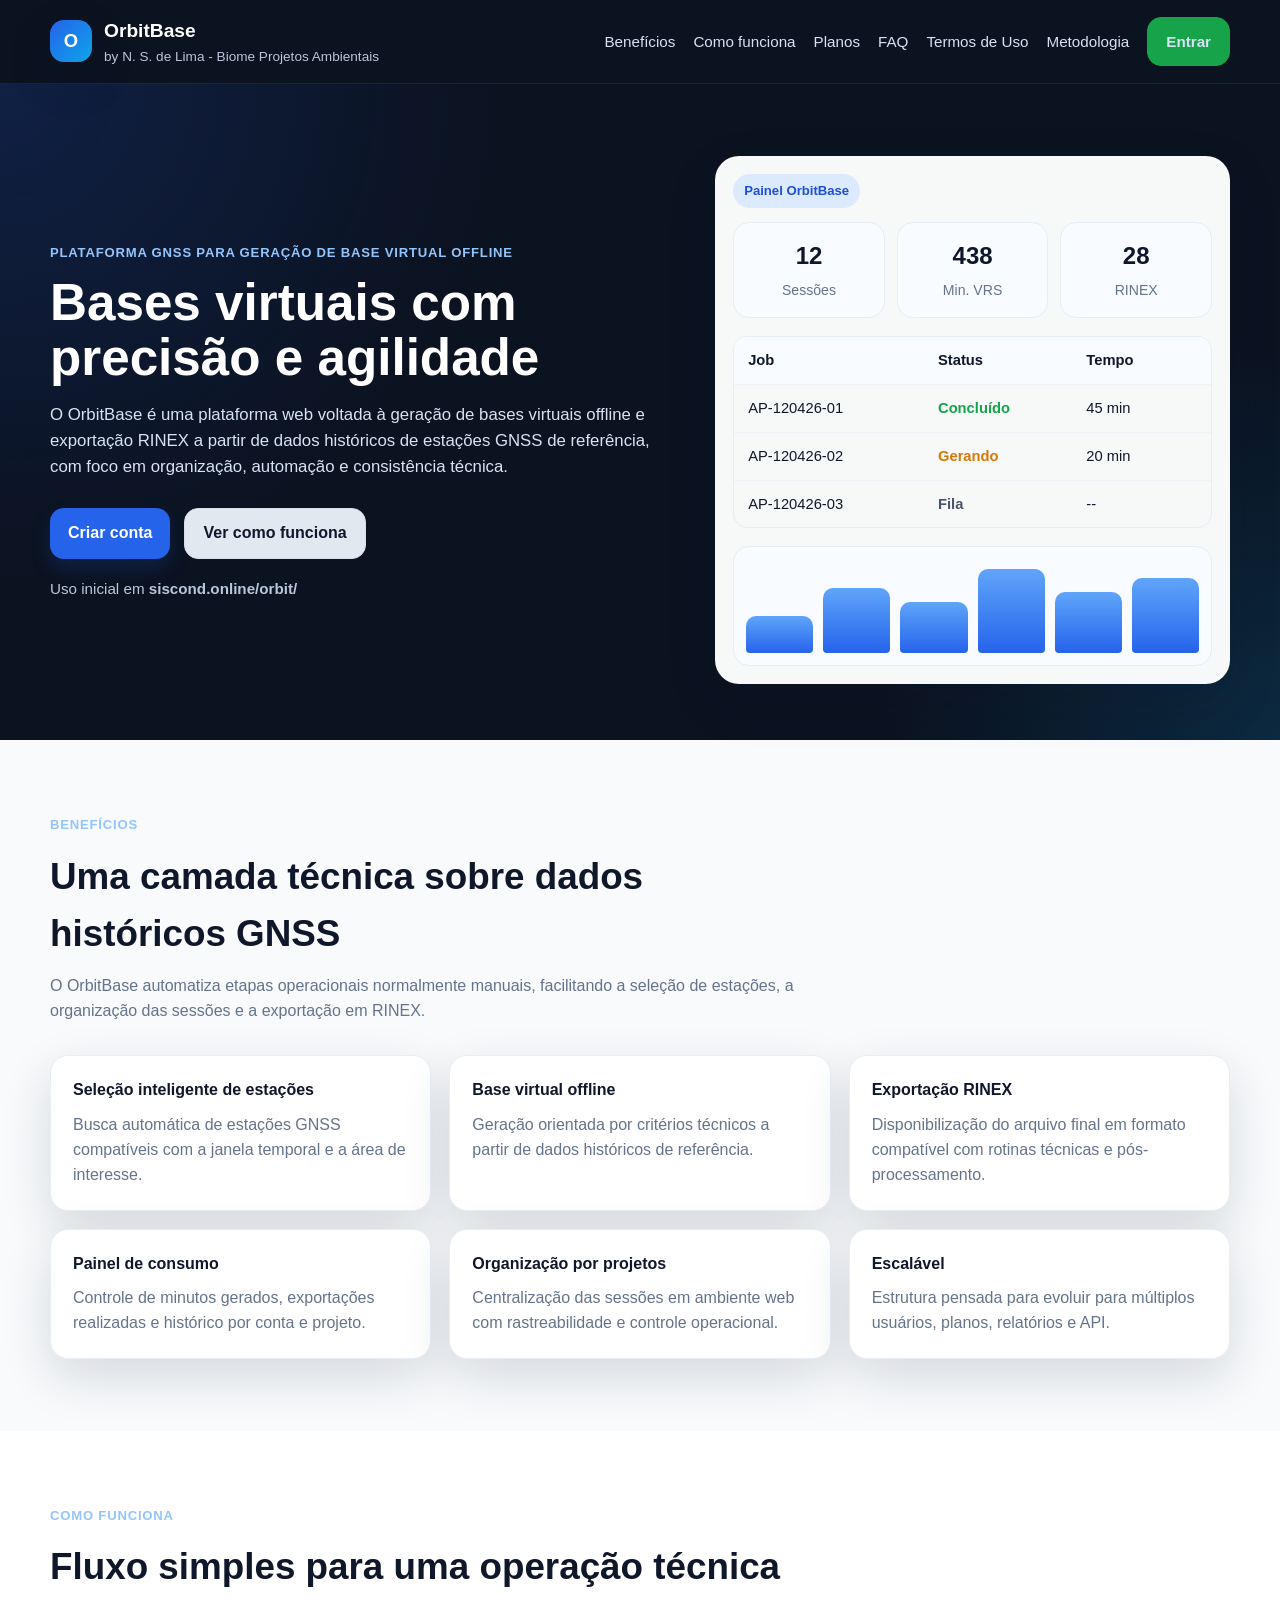
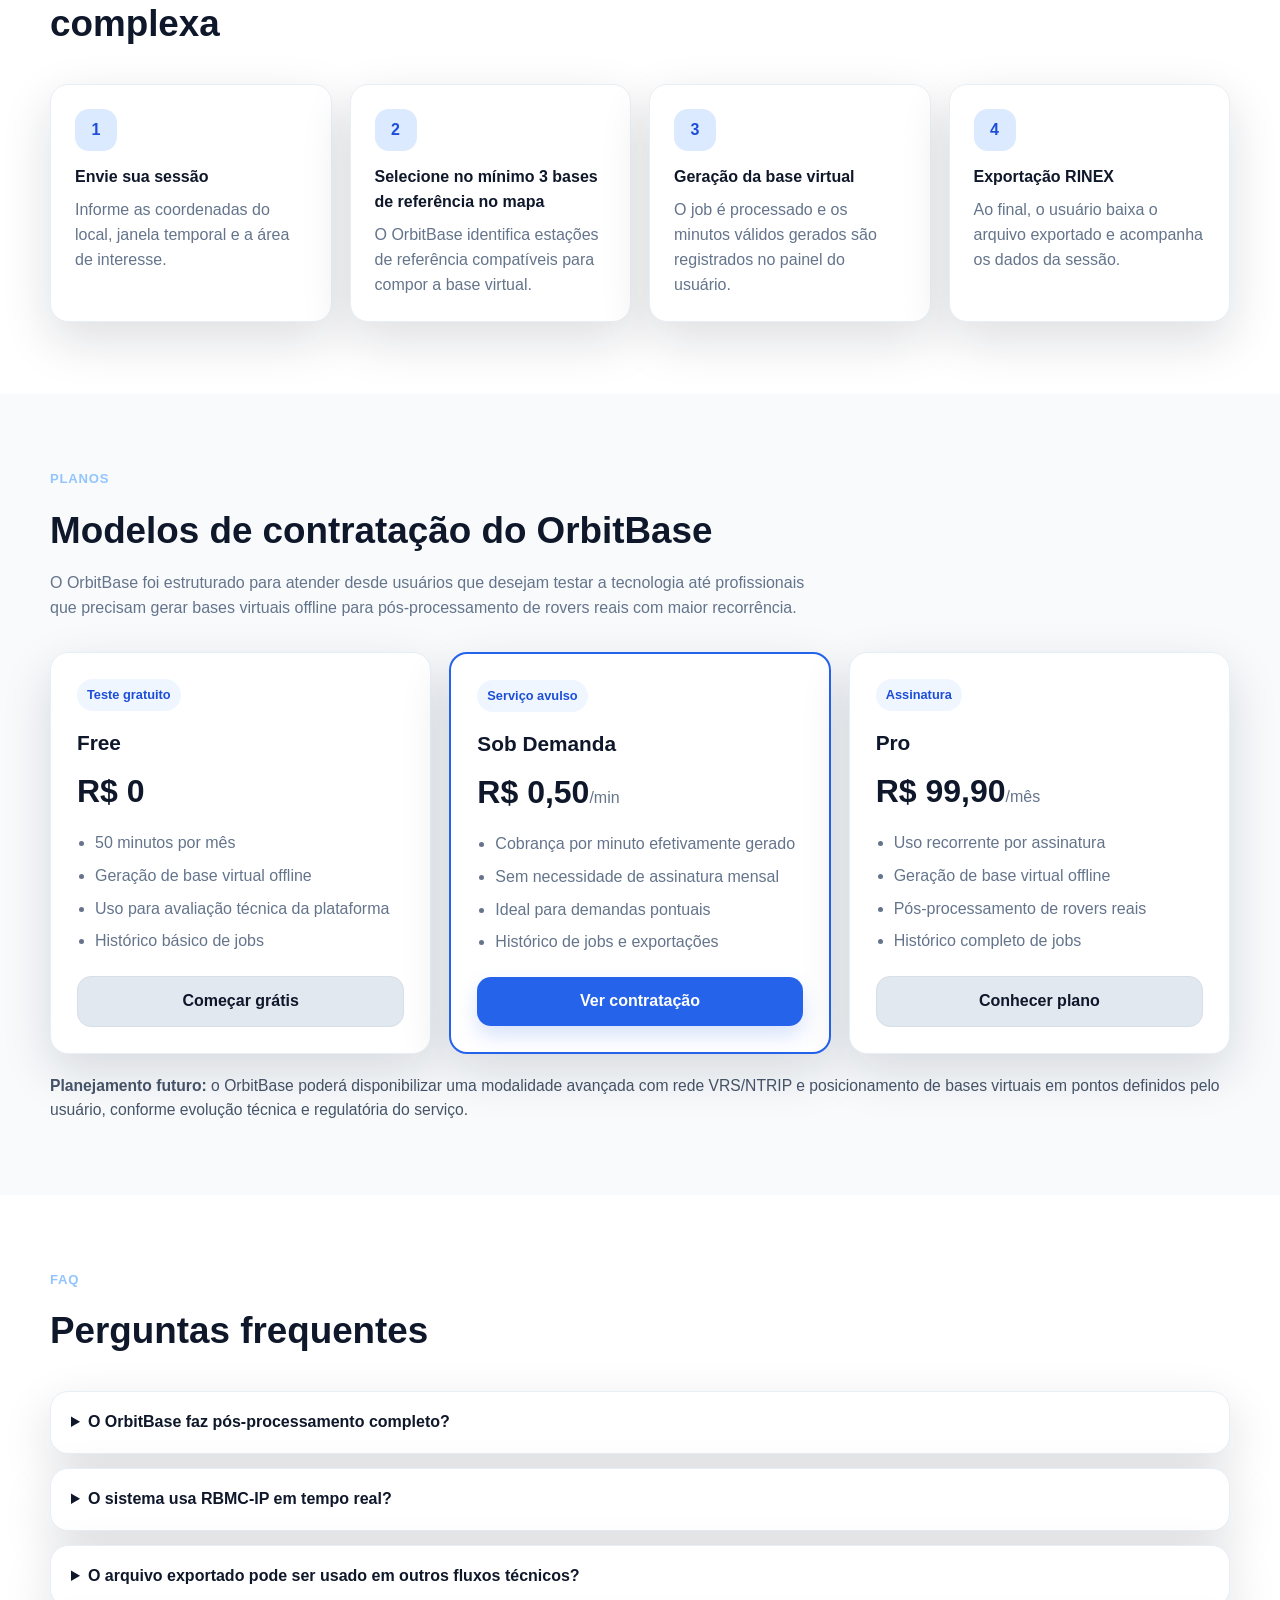
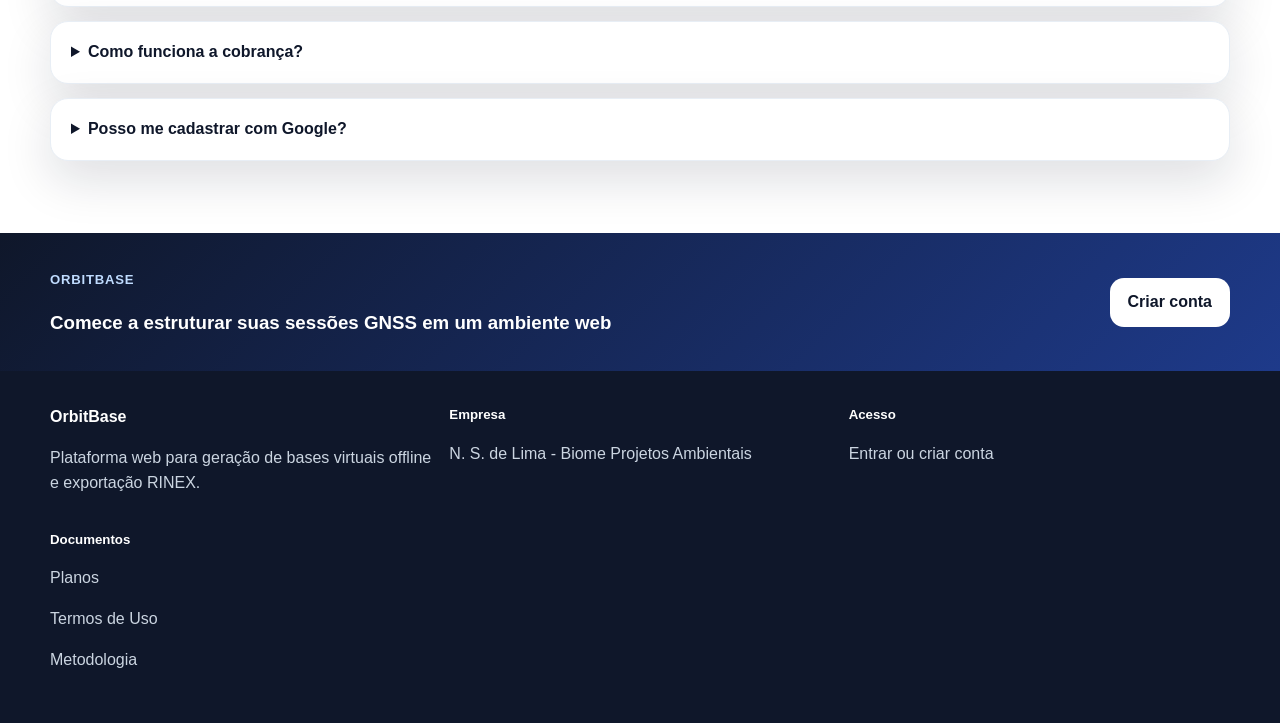
==== frontend/index.html @ 1cba2a3a "Primeiro commit do OrbitBase" ====
<!DOCTYPE html>
<html lang="pt-BR">
<head>
  <meta charset="UTF-8" />
  <meta name="viewport" content="width=device-width, initial-scale=1.0" />
  <title>OrbitBase | Bases virtuais com precisão e agilidade</title>
  <meta name="description" content="OrbitBase é uma plataforma web para geração de bases virtuais offline e exportação RINEX a partir de dados históricos de estações GNSS de referência." />
  <link rel="stylesheet" href="./styles.css" />
</head>
<body>
  <header class="topbar">
    <div class="container topbar-inner">
      <div class="brand">
        <div class="brand-mark">O</div>
        <div>
          <h1>OrbitBase</h1>
          <p>by N. S. de Lima - Biome Projetos Ambientais</p>
        </div>
      </div>

      <nav class="nav">
        <a href="#beneficios">Benefícios</a>
        <a href="#como-funciona">Como funciona</a>
        <a href="./pricing.html">Planos</a>
        <a href="#faq">FAQ</a>
        <a href="./terms.html">Termos de Uso</a>
        <a href="./methodology.html">Metodologia</a>
        <a class="btn btn-outline" href="./auth.html">Entrar</a>
      </nav>
    </div>
  </header>

  <main>
    <section class="hero">
      <div class="container hero-grid">
        <div class="hero-copy">
          <span class="eyebrow">Plataforma GNSS para geração de base virtual offline</span>
          <h2>Bases virtuais com precisão e agilidade</h2>
          <p class="hero-text">
            O OrbitBase é uma plataforma web voltada à geração de bases virtuais offline
            e exportação RINEX a partir de dados históricos de estações GNSS de referência,
            com foco em organização, automação e consistência técnica.
          </p>

          <div class="hero-actions">
            <a class="btn btn-primary" href="./auth.html">Criar conta</a>
            <a class="btn btn-secondary" href="#como-funciona">Ver como funciona</a>
          </div>

          <div class="hero-note">
            Uso inicial em <strong>siscond.online/orbit/</strong>
          </div>
        </div>

        <div class="hero-card">
          <div class="card">
            <div class="card-header">
              <span class="badge">Painel OrbitBase</span>
            </div>
            <div class="card-body">
              <div class="metric-row">
                <div class="metric">
                  <strong>12</strong>
                  <span>Sessões</span>
                </div>
                <div class="metric">
                  <strong>438</strong>
                  <span>Min. VRS</span>
                </div>
                <div class="metric">
                  <strong>28</strong>
                  <span>RINEX</span>
                </div>
              </div>

              <div class="mini-table">
                <div class="mini-row mini-head">
                  <span>Job</span>
                  <span>Status</span>
                  <span>Tempo</span>
                </div>
                <div class="mini-row">
                  <span>AP-120426-01</span>
                  <span class="status done">Concluído</span>
                  <span>45 min</span>
                </div>
                <div class="mini-row">
                  <span>AP-120426-02</span>
                  <span class="status running">Gerando</span>
                  <span>20 min</span>
                </div>
                <div class="mini-row">
                  <span>AP-120426-03</span>
                  <span class="status queued">Fila</span>
                  <span>--</span>
                </div>
              </div>

              <div class="fake-chart">
                <div class="bar h40"></div>
                <div class="bar h70"></div>
                <div class="bar h55"></div>
                <div class="bar h90"></div>
                <div class="bar h65"></div>
                <div class="bar h80"></div>
              </div>
            </div>
          </div>
        </div>
      </div>
    </section>

    <section class="section muted" id="beneficios">
      <div class="container">
        <div class="section-head">
          <span class="eyebrow">Benefícios</span>
          <h3>Uma camada técnica sobre dados históricos GNSS</h3>
          <p>
            O OrbitBase automatiza etapas operacionais normalmente manuais, facilitando
            a seleção de estações, a organização das sessões e a exportação em RINEX.
          </p>
        </div>

        <div class="feature-grid">
          <article class="feature-card">
            <h4>Seleção inteligente de estações</h4>
            <p>Busca automática de estações GNSS compatíveis com a janela temporal e a área de interesse.</p>
          </article>

          <article class="feature-card">
            <h4>Base virtual offline</h4>
            <p>Geração orientada por critérios técnicos a partir de dados históricos de referência.</p>
          </article>

          <article class="feature-card">
            <h4>Exportação RINEX</h4>
            <p>Disponibilização do arquivo final em formato compatível com rotinas técnicas e pós-processamento.</p>
          </article>

          <article class="feature-card">
            <h4>Painel de consumo</h4>
            <p>Controle de minutos gerados, exportações realizadas e histórico por conta e projeto.</p>
          </article>

          <article class="feature-card">
            <h4>Organização por projetos</h4>
            <p>Centralização das sessões em ambiente web com rastreabilidade e controle operacional.</p>
          </article>

          <article class="feature-card">
            <h4>Escalável</h4>
            <p>Estrutura pensada para evoluir para múltiplos usuários, planos, relatórios e API.</p>
          </article>
        </div>
      </div>
    </section>

    <section class="section" id="como-funciona">
      <div class="container">
        <div class="section-head">
          <span class="eyebrow">Como funciona</span>
          <h3>Fluxo simples para uma operação técnica complexa</h3>
        </div>

        <div class="steps">
          <div class="step">
            <div class="step-number">1</div>
            <h4>Envie sua sessão</h4>
            <p>Informe as coordenadas do local, janela temporal e a área de interesse.</p>
          </div>

          <div class="step">
            <div class="step-number">2</div>
            <h4>Selecione no mínimo 3 bases de referência no mapa</h4>
            <p>O OrbitBase identifica estações de referência compatíveis para compor a base virtual.</p>
          </div>

          <div class="step">
            <div class="step-number">3</div>
            <h4>Geração da base virtual</h4>
            <p>O job é processado e os minutos válidos gerados são registrados no painel do usuário.</p>
          </div>

          <div class="step">
            <div class="step-number">4</div>
            <h4>Exportação RINEX</h4>
            <p>Ao final, o usuário baixa o arquivo exportado e acompanha os dados da sessão.</p>
          </div>
        </div>
      </div>
    </section>

    <section class="section muted" id="planos">
      <div class="container">
        <div class="section-head">
          <span class="eyebrow">Planos</span>
          <h3>Modelos de contratação do OrbitBase</h3>
          <p>
            O OrbitBase foi estruturado para atender desde usuários que desejam testar a
            tecnologia até profissionais que precisam gerar bases virtuais offline para
            pós-processamento de rovers reais com maior recorrência.
          </p>
        </div>

        <div class="plans">
          <article class="plan-card">
            <span class="plan-tag">Teste gratuito</span>
            <h4>Free</h4>
            <div class="price">R$ 0</div>
            <ul>
              <li>50 minutos por mês</li>
              <li>Geração de base virtual offline</li>
              <li>Uso para avaliação técnica da plataforma</li>
              <li>Histórico básico de jobs</li>
            </ul>
            <a class="btn btn-secondary full" href="./auth.html">Começar grátis</a>
          </article>

          <article class="plan-card featured">
            <span class="plan-tag">Serviço avulso</span>
            <h4>Sob Demanda</h4>
            <div class="price">R$ 0,50<span>/min</span></div>
            <ul>
              <li>Cobrança por minuto efetivamente gerado</li>
              <li>Sem necessidade de assinatura mensal</li>
              <li>Ideal para demandas pontuais</li>
              <li>Histórico de jobs e exportações</li>
            </ul>
            <a class="btn btn-primary full" href="./pricing.html">Ver contratação</a>
          </article>

          <article class="plan-card">
            <span class="plan-tag">Assinatura</span>
            <h4>Pro</h4>
            <div class="price">R$ 99,90<span>/mês</span></div>
            <ul>
              <li>Uso recorrente por assinatura</li>
              <li>Geração de base virtual offline</li>
              <li>Pós-processamento de rovers reais</li>
              <li>Histórico completo de jobs</li>
            </ul>
            <a class="btn btn-secondary full" href="./pricing.html">Conhecer plano</a>
          </article>
        </div>

        <div style="margin-top: 20px;">
          <p style="margin:0; color:#475569; font-size:0.98rem;">
            <strong>Planejamento futuro:</strong> o OrbitBase poderá disponibilizar uma modalidade
            avançada com rede VRS/NTRIP e posicionamento de bases virtuais em pontos definidos
            pelo usuário, conforme evolução técnica e regulatória do serviço.
          </p>
        </div>
      </div>
    </section>

    <section class="section" id="faq">
      <div class="container">
        <div class="section-head">
          <span class="eyebrow">FAQ</span>
          <h3>Perguntas frequentes</h3>
        </div>

        <div class="faq-list">
          <details class="faq-item">
            <summary>O OrbitBase faz pós-processamento completo?</summary>
            <p>
              O foco principal da plataforma é a geração de base virtual offline em formato compatível
              com fluxos técnicos de pós-processamento. O processamento final pode ser realizado em
              softwares compatíveis adotados pelo usuário.
            </p>
          </details>

          <details class="faq-item">
            <summary>O sistema usa RBMC-IP em tempo real?</summary>
            <p>
              Não. Nesta fase, a plataforma trabalha com dados históricos e não opera com RBMC-IP.
            </p>
          </details>

          <details class="faq-item">
            <summary>O arquivo exportado pode ser usado em outros fluxos técnicos?</summary>
            <p>
              Sim. A proposta do OrbitBase é fornecer arquivos organizados para integração com rotinas
              técnicas de pós-processamento GNSS, especialmente em levantamentos com rovers reais realizados em campo.
            </p>
          </details>

          <details class="faq-item">
            <summary>Como funciona a cobrança?</summary>
            <p>
              O OrbitBase poderá operar com três modalidades: uso gratuito limitado, contratação sob demanda
              por minuto efetivamente gerado e assinatura mensal para uso recorrente da geração de base virtual offline.
            </p>
          </details>

          <details class="faq-item">
            <summary>Posso me cadastrar com Google?</summary>
            <p>
              A interface já está preparada para integração futura com login social Google.
            </p>
          </details>
        </div>
      </div>
    </section>

    <section class="cta-strip">
      <div class="container cta-strip-inner">
        <div>
          <span class="eyebrow light">OrbitBase</span>
          <h3>Comece a estruturar suas sessões GNSS em um ambiente web</h3>
        </div>
        <a class="btn btn-light" href="./auth.html">Criar conta</a>
      </div>
    </section>
  </main>

  <footer class="footer">
    <div class="container footer-grid">
      <div>
        <h4>OrbitBase</h4>
        <p>Plataforma web para geração de bases virtuais offline e exportação RINEX.</p>
      </div>

      <div>
        <h5>Empresa</h5>
        <p>N. S. de Lima - Biome Projetos Ambientais</p>
      </div>

      <div>
        <h5>Acesso</h5>
        <p><a href="./auth.html">Entrar ou criar conta</a></p>
      </div>

      <div>
        <h5>Documentos</h5>
        <p><a href="./pricing.html">Planos</a></p>
        <p><a href="./terms.html">Termos de Uso</a></p>
        <p><a href="./methodology.html">Metodologia</a></p>
      </div>
    </div>
  </footer>

  <script src="./script.js?v=201"></script>
</body>
</html>
---- frontend/styles.css ----
/* =========================================================
   ORBITBASE - STYLES.CSS COMPLETO
   ========================================================= */

:root {
  --bg: #0b1220;
  --bg-soft: #111a2e;
  --panel: #ffffff;
  --panel-soft: #f4f7fb;

  --text: #0f172a;
  --text-light: #dbe4f0;
  --muted: #64748b;

  --primary: #2563eb;
  --primary-dark: #1d4ed8;
  --primary-soft: #dbeafe;

  --secondary: #e2e8f0;
  --secondary-dark: #cfd8e3;

  --border: #d9e2ec;
  --border-soft: #e5e7eb;

  --success: #16a34a;
  --success-bg: #ecfdf3;
  --success-border: #bbf7d0;

  --error: #991b1b;
  --error-bg: #fef2f2;
  --error-border: #fecaca;

  --warning: #d97706;
  --queue: #475569;

  --shadow: 0 18px 50px rgba(15, 23, 42, 0.14);
  --shadow-soft: 0 10px 30px rgba(15, 23, 42, 0.08);

  --radius: 18px;
  --radius-sm: 12px;

  --max: 1180px;
  --transition: 0.2s ease;
}

/* =========================================================
   RESET / BASE
   ========================================================= */

* {
  box-sizing: border-box;
}

html {
  scroll-behavior: smooth;
}

body {
  margin: 0;
  font-family: Arial, Helvetica, sans-serif;
  color: var(--text);
  background: #ffffff;
  line-height: 1.55;
}

a {
  color: inherit;
  text-decoration: none;
}

img {
  max-width: 100%;
  display: block;
}

button,
input,
select,
textarea {
  font: inherit;
}

.hidden {
  display: none !important;
}

.container {
  width: min(100% - 32px, var(--max));
  margin: 0 auto;
}

/* =========================================================
   TOPO / NAV
   ========================================================= */

.topbar {
  background: var(--bg);
  color: var(--text-light);
  position: sticky;
  top: 0;
  z-index: 10;
  border-bottom: 1px solid rgba(255, 255, 255, 0.08);
}

.topbar-inner {
  display: flex;
  align-items: center;
  justify-content: space-between;
  gap: 20px;
  padding: 16px 0;
}

.brand {
  display: flex;
  align-items: center;
  gap: 12px;
}

.brand h1,
.brand p {
  margin: 0;
}

.brand h1 {
  font-size: 1.2rem;
  color: #fff;
}

.brand p {
  font-size: 0.85rem;
  color: #b9c6d8;
}

.brand-mark {
  width: 42px;
  height: 42px;
  display: grid;
  place-items: center;
  border-radius: 14px;
  background: linear-gradient(135deg, #2563eb, #0ea5e9);
  color: #fff;
  font-weight: bold;
  font-size: 1.15rem;
  box-shadow: var(--shadow);
}

.nav {
  display: flex;
  align-items: center;
  gap: 18px;
  flex-wrap: wrap;
}

.nav a {
  color: #d7e3f3;
  font-size: 0.95rem;
}

.nav a:hover {
  color: #fff;
}

.user-pill {
  display: inline-flex;
  align-items: center;
  padding: 10px 14px;
  border-radius: 999px;
  background: rgba(255, 255, 255, 0.08);
  color: #fff;
  font-size: 0.94rem;
}

/* =========================================================
   HERO / LANDING
   ========================================================= */

.hero {
  background:
    radial-gradient(circle at top left, rgba(37, 99, 235, 0.18), transparent 35%),
    radial-gradient(circle at bottom right, rgba(14, 165, 233, 0.16), transparent 28%),
    var(--bg);
  color: #fff;
  padding: 72px 0 56px;
}

.hero-grid {
  display: grid;
  grid-template-columns: 1.1fr 0.9fr;
  gap: 36px;
  align-items: center;
}

.eyebrow {
  display: inline-block;
  font-size: 0.82rem;
  letter-spacing: 0.06em;
  text-transform: uppercase;
  color: #93c5fd;
  margin-bottom: 12px;
  font-weight: bold;
}

.eyebrow.light {
  color: #bfdbfe;
}

.hero h2 {
  margin: 0 0 14px;
  font-size: clamp(2rem, 4vw, 3.4rem);
  line-height: 1.08;
}

.hero-text {
  font-size: 1.05rem;
  color: #d7e3f3;
  max-width: 680px;
}

.hero-actions {
  display: flex;
  gap: 14px;
  flex-wrap: wrap;
  margin-top: 28px;
}

.hero-note {
  margin-top: 18px;
  color: #b8c7da;
  font-size: 0.95rem;
}

/* =========================================================
   CARDS / LANDING
   ========================================================= */

.card {
  background: rgba(255, 255, 255, 0.97);
  color: var(--text);
  border-radius: 24px;
  padding: 18px;
  box-shadow: var(--shadow);
}

.card-header {
  margin-bottom: 14px;
}

.badge {
  display: inline-block;
  padding: 7px 11px;
  border-radius: 999px;
  background: #dbeafe;
  color: #1d4ed8;
  font-size: 0.82rem;
  font-weight: bold;
}

.metric-row {
  display: grid;
  grid-template-columns: repeat(3, 1fr);
  gap: 12px;
  margin-bottom: 18px;
}

.metric {
  background: #f8fbff;
  border: 1px solid #e5edf6;
  border-radius: 16px;
  padding: 14px;
  text-align: center;
}

.metric strong {
  display: block;
  font-size: 1.5rem;
  margin-bottom: 4px;
}

.metric span {
  color: var(--muted);
  font-size: 0.88rem;
}

.mini-table {
  border: 1px solid #e5edf6;
  border-radius: 14px;
  overflow: hidden;
  margin-bottom: 18px;
}

.mini-row {
  display: grid;
  grid-template-columns: 1.3fr 1fr 0.8fr;
  gap: 10px;
  padding: 12px 14px;
  border-bottom: 1px solid #eef3f8;
  font-size: 0.92rem;
}

.mini-row:last-child {
  border-bottom: none;
}

.mini-head {
  background: #f8fbff;
  font-weight: bold;
}

.status {
  font-weight: bold;
}

.status.done {
  color: var(--success);
}

.status.running {
  color: var(--warning);
}

.status.queued {
  color: var(--queue);
}

.fake-chart {
  height: 120px;
  display: flex;
  align-items: flex-end;
  gap: 10px;
  padding: 12px;
  background: #f8fbff;
  border-radius: 16px;
  border: 1px solid #e5edf6;
}

.bar {
  flex: 1;
  background: linear-gradient(180deg, #60a5fa, #2563eb);
  border-radius: 10px 10px 4px 4px;
}

.h40 { height: 40%; }
.h55 { height: 55%; }
.h65 { height: 65%; }
.h70 { height: 70%; }
.h80 { height: 80%; }
.h90 { height: 90%; }

/* =========================================================
   SECTIONS
   ========================================================= */

.section {
  padding: 72px 0;
}

.section.muted {
  background: #f8fafc;
}

.section-head {
  max-width: 760px;
  margin-bottom: 32px;
}

.section-head h3 {
  margin: 0 0 12px;
  font-size: clamp(1.6rem, 3vw, 2.3rem);
}

.section-head p {
  margin: 0;
  color: var(--muted);
}

.section-subtitle {
  margin: 4px 0 0;
  color: var(--muted);
  font-size: 0.95rem;
  line-height: 1.45;
}

.feature-grid {
  display: grid;
  grid-template-columns: repeat(3, 1fr);
  gap: 18px;
}

.feature-card,
.plan-card,
.step,
.faq-item,
.auth-panel {
  border-radius: var(--radius);
  box-shadow: var(--shadow);
}

.feature-card {
  background: #fff;
  padding: 22px;
  border: 1px solid #e8eef5;
}

.feature-card h4 {
  margin-top: 0;
  margin-bottom: 10px;
}

.feature-card p {
  margin: 0;
  color: var(--muted);
}

.steps {
  display: grid;
  grid-template-columns: repeat(4, 1fr);
  gap: 18px;
}

.step {
  background: #fff;
  border: 1px solid #e8eef5;
  padding: 24px;
}

.step-number {
  width: 42px;
  height: 42px;
  display: grid;
  place-items: center;
  border-radius: 14px;
  background: #dbeafe;
  color: #1d4ed8;
  font-weight: bold;
  margin-bottom: 14px;
}

.step h4 {
  margin: 0 0 8px;
}

.step p {
  margin: 0;
  color: var(--muted);
}

.plans {
  display: grid;
  grid-template-columns: repeat(3, 1fr);
  gap: 18px;
}

.plan-card {
  background: #fff;
  padding: 26px;
  border: 1px solid #e8eef5;
  position: relative;
}

.plan-card.featured {
  border: 2px solid #2563eb;
}

.plan-tag {
  display: inline-block;
  background: #eff6ff;
  color: #1d4ed8;
  padding: 6px 10px;
  border-radius: 999px;
  font-size: 0.8rem;
  font-weight: bold;
}

.plan-card h4 {
  margin: 16px 0 8px;
  font-size: 1.3rem;
}

.price {
  font-size: 2rem;
  font-weight: bold;
  margin-bottom: 14px;
}

.price span {
  font-size: 1rem;
  color: var(--muted);
  font-weight: normal;
}

.plan-card ul {
  margin: 0 0 22px;
  padding-left: 18px;
  color: var(--muted);
}

.plan-card li + li {
  margin-top: 8px;
}

.faq-list {
  display: grid;
  gap: 14px;
}

.faq-item {
  background: #fff;
  border: 1px solid #e8eef5;
  padding: 18px 20px;
}

.faq-item summary {
  cursor: pointer;
  font-weight: bold;
}

.faq-item p {
  color: var(--muted);
  margin: 12px 0 0;
}

/* =========================================================
   CTA / FOOTER
   ========================================================= */

.cta-strip {
  background: linear-gradient(135deg, #0f172a, #1e3a8a);
  color: #fff;
  padding: 34px 0;
}

.cta-strip-inner {
  display: flex;
  align-items: center;
  justify-content: space-between;
  gap: 18px;
}

.cta-strip h3 {
  margin: 6px 0 0;
}

.footer {
  background: #0f172a;
  color: #cbd5e1;
  padding: 34px 0;
}

.footer-grid {
  display: grid;
  grid-template-columns: repeat(3, 1fr);
  gap: 18px;
}

.footer h4,
.footer h5 {
  color: #fff;
  margin-top: 0;
  margin-bottom: 8px;
}

/* =========================================================
   BUTTONS
   ========================================================= */

.btn {
  display: inline-flex;
  align-items: center;
  justify-content: center;
  gap: 10px;
  border: none;
  cursor: pointer;
  border-radius: 14px;
  padding: 12px 18px;
  font-weight: bold;
  transition: var(--transition);
  text-align: center;
}

.btn:hover {
  transform: translateY(-1px);
}

.btn-primary {
  background: var(--primary);
  color: #fff;
  box-shadow: 0 10px 20px rgba(37, 99, 235, 0.18);
}

.btn-primary:hover {
  background: var(--primary-dark);
}

.btn-secondary {
  background: var(--secondary);
  color: #0f172a;
  border: 1px solid #d7dee8;
}

.btn-secondary:hover {
  background: var(--secondary-dark);
}

.btn-outline {
  background: #16a34a;
  color: #ffffff;
  border: 1px solid #16a34a;
}

.btn-outline:hover {
  background: #15803d;
  border-color: #15803d;
  color: #ffffff;
}

.btn-light {
  background: #fff;
  color: #0f172a;
}

.btn-light:hover {
  background: #e5eef9;
}

.btn-google {
  background: #fff;
  color: #111827;
  border: 1px solid #d1d5db;
}

.btn-google:hover {
  background: #f9fafb;
}

.btn-sm {
  min-height: 36px;
  padding: 8px 12px;
  font-size: 0.86rem;
  border-radius: 10px;
}

.btn-disabled,
.btn:disabled,
button:disabled,
.jobs-table button:disabled {
  opacity: 0.5;
  cursor: not-allowed;
  transform: none !important;
  box-shadow: none !important;
}

.full {
  width: 100%;
}

/* =========================================================
   AUTH
   ========================================================= */

.auth-body {
  min-height: 100vh;
  background:
    radial-gradient(circle at top left, rgba(37, 99, 235, 0.18), transparent 28%),
    radial-gradient(circle at bottom right, rgba(14, 165, 233, 0.16), transparent 28%),
    #eef4fb;
}

.auth-wrap {
  min-height: 100vh;
  width: min(100% - 32px, 1100px);
  margin: 0 auto;
  display: grid;
  grid-template-columns: 0.95fr 1.05fr;
  gap: 22px;
  align-items: center;
  padding: 28px 0;
}

.auth-panel {
  background: rgba(255, 255, 255, 0.97);
  padding: 28px;
  border: 1px solid #e8eef5;
}

.auth-brand {
  background: linear-gradient(180deg, #0f172a, #172554);
  color: #e2e8f0;
  border: none;
}

.brand-auth h1 {
  color: #fff;
}

.back-link {
  display: inline-block;
  margin-bottom: 24px;
  color: #bfdbfe;
}

.auth-brand h2 {
  margin-bottom: 10px;
}

.auth-brand p {
  color: #d6e2f3;
}

.auth-points {
  margin: 22px 0 0;
  padding-left: 18px;
}

.auth-points li + li {
  margin-top: 10px;
}

.tabs {
  display: flex;
  gap: 10px;
  margin-bottom: 18px;
}

.tab-btn {
  flex: 1;
  border: none;
  cursor: pointer;
  border-radius: 12px;
  padding: 12px 14px;
  background: #e2e8f0;
  font-weight: bold;
}

.tab-btn.active {
  background: #2563eb;
  color: #fff;
}

.tab-content {
  display: none;
}

.tab-content.active {
  display: block;
}

.divider {
  position: relative;
  margin: 18px 0;
  text-align: center;
}

.divider::before {
  content: "";
  position: absolute;
  top: 50%;
  left: 0;
  right: 0;
  border-top: 1px solid #e5e7eb;
}

.divider span {
  position: relative;
  z-index: 1;
  background: #fff;
  padding: 0 10px;
  color: var(--muted);
}

.google-icon {
  width: 24px;
  height: 24px;
  display: inline-grid;
  place-items: center;
  border-radius: 999px;
  background: #f3f4f6;
  font-weight: bold;
}

.helper-text {
  color: var(--muted);
  font-size: 0.88rem;
  margin-top: 14px;
}

/* =========================================================
   FORMULÁRIOS GERAIS
   ========================================================= */

.form-card {
  background: #fff;
}

.form-card h3 {
  margin-top: 0;
  margin-bottom: 18px;
}

.form-card label,
label {
  display: block;
  margin: 0 0 8px;
  font-weight: 600;
  font-size: 0.93rem;
  color: #1e293b;
}

.form-card input,
.form-card select,
.form-card textarea,
input,
select,
textarea {
  width: 100%;
  border: 1px solid #d6deea;
  border-radius: 12px;
  padding: 12px 14px;
  font-size: 0.96rem;
  outline: none;
  background: #fff;
  color: #0f172a;
  min-height: 46px;
}

.form-card input:focus,
.form-card select:focus,
.form-card textarea:focus,
input:focus,
select:focus,
textarea:focus {
  border-color: #2563eb;
  box-shadow: 0 0 0 3px rgba(37, 99, 235, 0.12);
}

input[type="file"] {
  padding: 10px 12px;
  min-height: 48px;
  background: #f8fafc;
}

textarea {
  min-height: 110px;
  resize: vertical;
}

/* =========================================================
   DASHBOARD
   ========================================================= */

.dashboard-body {
  background: #f3f7fb;
  min-height: 100vh;
}

.dashboard-shell {
  display: flex;
  flex-direction: column;
  gap: 24px;
  padding: 24px 0 32px;
}

.dashboard-grid,
.dashboard-grid-top {
  display: grid;
  grid-template-columns: repeat(2, minmax(0, 1fr));
  gap: 24px;
}

.dashboard-card,
.dashboard-card-full {
  background: #ffffff;
  border: 1px solid var(--border-soft);
  border-radius: 18px;
  box-shadow: var(--shadow-soft);
  padding: 24px;
}

.dashboard-card-full {
  width: 100%;
}

.dashboard-head {
  display: flex;
  justify-content: space-between;
  align-items: flex-start;
  gap: 12px;
  margin-bottom: 18px;
}

.dashboard-head-table {
  margin-top: 28px;
}

.dashboard-head h3,
.dashboard-card h3,
.dashboard-card-full h3 {
  margin: 0;
  font-size: 1.2rem;
  color: #0f172a;
}

.dashboard-head-actions {
  display: flex;
  justify-content: flex-end;
  align-items: center;
  gap: 10px;
  margin-bottom: 16px;
}

.info-card h2 {
  margin: 6px 0 10px;
  font-size: 1.5rem;
}

.info-card h3 {
  margin: 6px 0 10px;
}

.info-list {
  display: grid;
  gap: 12px;
  margin-top: 16px;
}

.info-item {
  display: flex;
  justify-content: space-between;
  gap: 16px;
  padding: 12px 14px;
  border: 1px solid #edf2f7;
  border-radius: 14px;
  background: #fbfdff;
}

.info-label {
  color: var(--muted);
  font-size: 0.92rem;
}

.stats-grid {
  display: grid;
  grid-template-columns: repeat(2, minmax(0, 1fr));
  gap: 12px;
  margin-top: 16px;
}

.stat-box {
  padding: 14px;
  border-radius: 14px;
  background: #f8fbff;
  border: 1px solid #e9eff7;
  display: flex;
  flex-direction: column;
  gap: 6px;
}

.stat-label {
  color: var(--muted);
  font-size: 0.88rem;
}

/* =========================================================
   DASHBOARD FORM
   ========================================================= */

.form-section-title {
  margin: 4px 0 14px;
  font-size: 0.96rem;
  font-weight: 700;
  color: #0f172a;
  padding-left: 10px;
  border-left: 4px solid var(--primary);
}

.form-grid {
  display: grid;
  grid-template-columns: repeat(3, minmax(0, 1fr));
  gap: 16px;
  margin-bottom: 18px;
}

.form-field {
  display: flex;
  flex-direction: column;
  min-width: 0;
}

.form-field-full {
  grid-column: 1 / -1;
}

.job-actions {
  display: flex;
  justify-content: flex-start;
  align-items: center;
  flex-wrap: wrap;
  gap: 12px;
  margin-top: 6px;
}

#selected-stations-summary {
  margin-top: 0;
  background: #f8fbff;
  border: 1px solid #dbe7f5;
  color: #0f172a;
  font-weight: 600;
}

#target-preview-summary {
  margin-top: 0;
  background: #fff7ed;
  border: 1px solid #fed7aa;
  color: #9a3412;
  font-weight: 700;
}

/* =========================================================
   MESSAGES
   ========================================================= */

.message-box {
  margin-top: 18px;
  padding: 14px 16px;
  border-radius: 14px;
  font-weight: 600;
  line-height: 1.45;
  font-size: 0.95rem;
}

.message-success {
  background: var(--success-bg);
  border: 1px solid var(--success-border);
  color: #166534;
}

.message-error {
  background: var(--error-bg);
  border: 1px solid var(--error-border);
  color: var(--error);
}

/* =========================================================
   TABLES
   ========================================================= */

.table-wrap {
  width: 100%;
  overflow-x: auto;
  margin-top: 16px;
  border: 1px solid #e7edf5;
  border-radius: 18px;
  background: #fff;
}

.jobs-table,
table {
  width: 100%;
  min-width: 1100px;
  border-collapse: collapse;
  background: #fff;
}

.jobs-table thead th,
thead th {
  text-align: left;
  font-size: 0.9rem;
  font-weight: 700;
  color: #334155;
  padding: 14px 12px;
  border-bottom: 1px solid #e2e8f0;
  background: #f8fafc;
  white-space: nowrap;
}

.jobs-table tbody td,
tbody td {
  padding: 14px 12px;
  border-bottom: 1px solid #eef2f7;
  color: #0f172a;
  vertical-align: middle;
  font-size: 0.93rem;
}

.jobs-table tbody tr:hover,
tbody tr:hover {
  background: #f8fbff;
}

.table-actions {
  display: flex;
  flex-wrap: wrap;
  gap: 8px;
}

/* =========================================================
   PROGRESS
   ========================================================= */

.progress-wrap {
  min-width: 160px;
}

.progress-bar {
  width: 100%;
  height: 10px;
  background: #e5e7eb;
  border-radius: 999px;
  overflow: hidden;
  margin-bottom: 6px;
}

.progress-fill {
  height: 100%;
  background: #2563eb;
  border-radius: 999px;
  transition: width 0.3s ease;
}

/* =========================================================
   MAPA
   ========================================================= */

.map-shell {
  border: 1px solid #e8eef5;
  border-radius: 18px;
  overflow: hidden;
  background: #f8fbff;
}

#network-map {
  width: 100%;
  height: 420px;
  border-radius: 16px;
  overflow: hidden;
  border: 1px solid #dbe3ee;
  margin-top: 0;
}

.map-legend {
  display: flex;
  flex-wrap: wrap;
  gap: 16px;
  margin-top: 12px;
  color: #64748b;
  font-size: 0.92rem;
}

/* =========================================================
   MODAL VRS
   ========================================================= */

.vrs-modal.hidden {
  display: none;
}

.vrs-modal {
  position: fixed;
  inset: 0;
  z-index: 9999;
}

.vrs-modal-backdrop {
  position: absolute;
  inset: 0;
  background: rgba(0, 0, 0, 0.45);
}

.vrs-modal-content {
  position: relative;
  width: min(1200px, 94vw);
  max-height: 92vh;
  overflow-y: auto;
  margin: 3vh auto;
  background: #fff;
  border-radius: 16px;
  box-shadow: 0 20px 60px rgba(0, 0, 0, 0.25);
  padding: 20px;
}

.vrs-modal-header {
  display: flex;
  justify-content: space-between;
  align-items: center;
  gap: 12px;
  margin-bottom: 18px;
}

.vrs-close-btn {
  border: none;
  background: transparent;
  font-size: 30px;
  cursor: pointer;
  line-height: 1;
  color: #334155;
}

.vrs-grid {
  display: grid;
  grid-template-columns: 1fr 1fr;
  gap: 16px;
  margin-bottom: 16px;
}

.vrs-card {
  background: #f8fafc;
  border: 1px solid #e5e7eb;
  border-radius: 12px;
  padding: 16px;
  margin-bottom: 16px;
}

.vrs-card h3 {
  margin-top: 0;
  margin-bottom: 12px;
}

.vrs-form-grid {
  display: grid;
  grid-template-columns: repeat(2, minmax(220px, 1fr));
  gap: 14px 16px;
}

.vrs-input {
  width: 100%;
  box-sizing: border-box;
  padding: 10px 12px;
  border: 1px solid #cbd5e1;
  border-radius: 8px;
  background: #fff;
}

.vrs-checkbox-group {
  display: flex;
  align-items: center;
  min-height: 42px;
}

.vrs-checkbox-group label {
  margin: 0;
  font-weight: 600;
}

.vrs-actions-row {
  display: flex;
  gap: 12px;
  flex-wrap: wrap;
  margin-top: 12px;
}

.vrs-actions-row.bottom {
  margin-top: 20px;
}

.vrs-table {
  width: 100%;
  border-collapse: collapse;
}

.vrs-table th,
.vrs-table td {
  border: 1px solid #dbe3ea;
  padding: 8px;
  text-align: left;
  vertical-align: top;
}

.vrs-feedback {
  margin-top: 16px;
  font-size: 14px;
  font-weight: 600;
}

.vrs-muted {
  color: #475569;
}

/* =========================================================
   RESPONSIVIDADE
   ========================================================= */

@media (max-width: 1100px) {
  .dashboard-grid,
  .dashboard-grid-top,
  .feature-grid,
  .plans,
  .steps,
  .footer-grid,
  .auth-wrap,
  .hero-grid,
  .form-grid {
    grid-template-columns: 1fr;
  }

  #network-map {
    height: 340px;
  }
}

@media (max-width: 980px) {
  .cta-strip-inner,
  .topbar-inner {
    flex-direction: column;
    align-items: flex-start;
  }

  .nav {
    gap: 12px;
  }
}

@media (max-width: 900px) {
  .vrs-grid,
  .vrs-form-grid {
    grid-template-columns: 1fr;
  }
}

@media (max-width: 768px) {
  .dashboard-shell {
    padding: 16px 0 24px;
  }

  .dashboard-card,
  .dashboard-card-full,
  .auth-panel,
  .feature-card,
  .plan-card,
  .step {
    padding: 18px;
  }

  #network-map {
    height: 320px;
  }

  .jobs-table,
  table {
    min-width: 900px;
  }

  .job-actions {
    flex-direction: column;
    align-items: stretch;
  }

  .job-actions .btn {
    width: 100%;
  }

  .dashboard-head {
    flex-direction: column;
    align-items: flex-start;
  }

  .dashboard-head-actions {
    width: 100%;
    justify-content: stretch;
  }

  .dashboard-head-actions .btn {
    width: 100%;
  }
}

@media (max-width: 640px) {
  .metric-row,
  .mini-row,
  .stats-grid {
    grid-template-columns: 1fr;
  }

  .hero {
    padding-top: 56px;
  }

  .section {
    padding: 56px 0;
  }

  .container {
    width: min(100% - 20px, var(--max));
  }
}

.ob-modal.hidden {
  display: none;
}

.ob-modal {
  position: fixed;
  inset: 0;
  z-index: 9999;
}

.ob-modal-backdrop {
  position: absolute;
  inset: 0;
  background: rgba(15, 23, 42, 0.55);
  backdrop-filter: blur(2px);
}

.ob-modal-panel {
  position: relative;
  width: min(640px, calc(100vw - 32px));
  margin: 8vh auto 0;
  background: #ffffff;
  border-radius: 18px;
  box-shadow: 0 20px 60px rgba(0, 0, 0, 0.20);
  overflow: hidden;
}

.ob-modal-header,
.ob-modal-body,
.ob-modal-footer {
  padding: 20px 24px;
}

.ob-modal-header {
  border-bottom: 1px solid #e5e7eb;
}

.ob-modal-header h3 {
  margin: 0;
  font-size: 1.2rem;
}

.ob-modal-jobname {
  font-weight: 600;
  margin-bottom: 16px;
  color: #0f172a;
}

.ob-progress-wrap {
  display: flex;
  align-items: center;
  gap: 12px;
  margin-bottom: 16px;
}

.ob-progress-bar {
  flex: 1;
  height: 14px;
  background: #e5e7eb;
  border-radius: 999px;
  overflow: hidden;
}

.ob-progress-fill {
  height: 100%;
  width: 0%;
  background: linear-gradient(90deg, #2563eb, #1d4ed8);
  transition: width 0.25s ease;
}

.ob-progress-percent {
  min-width: 52px;
  text-align: right;
  font-weight: 700;
  color: #0f172a;
}

.ob-modal-message {
  font-size: 1rem;
  font-weight: 600;
  color: #111827;
  margin-bottom: 10px;
}

.ob-modal-detail {
  font-size: 0.95rem;
  color: #4b5563;
  white-space: pre-wrap;
  line-height: 1.5;
  min-height: 48px;
}

.ob-modal-footer {
  border-top: 1px solid #e5e7eb;
  display: flex;
  justify-content: flex-end;
}

.job-actions-inline {
  display: flex;
  gap: 12px;
  align-items: center;
  flex-wrap: wrap;
  margin-top: 16px;
}

.jobs-actions-cell {
  min-width: 170px;
}

.jobs-actions-stack {
  display: flex;
  flex-direction: column;
  gap: 8px;
  align-items: stretch;
}

.btn-sm {
  padding: 10px 12px;
  font-size: 0.92rem;
  line-height: 1.1;
  border-radius: 10px;
  width: 100%;
}

.th-actions {
  min-width: 170px;
  text-align: center;
}
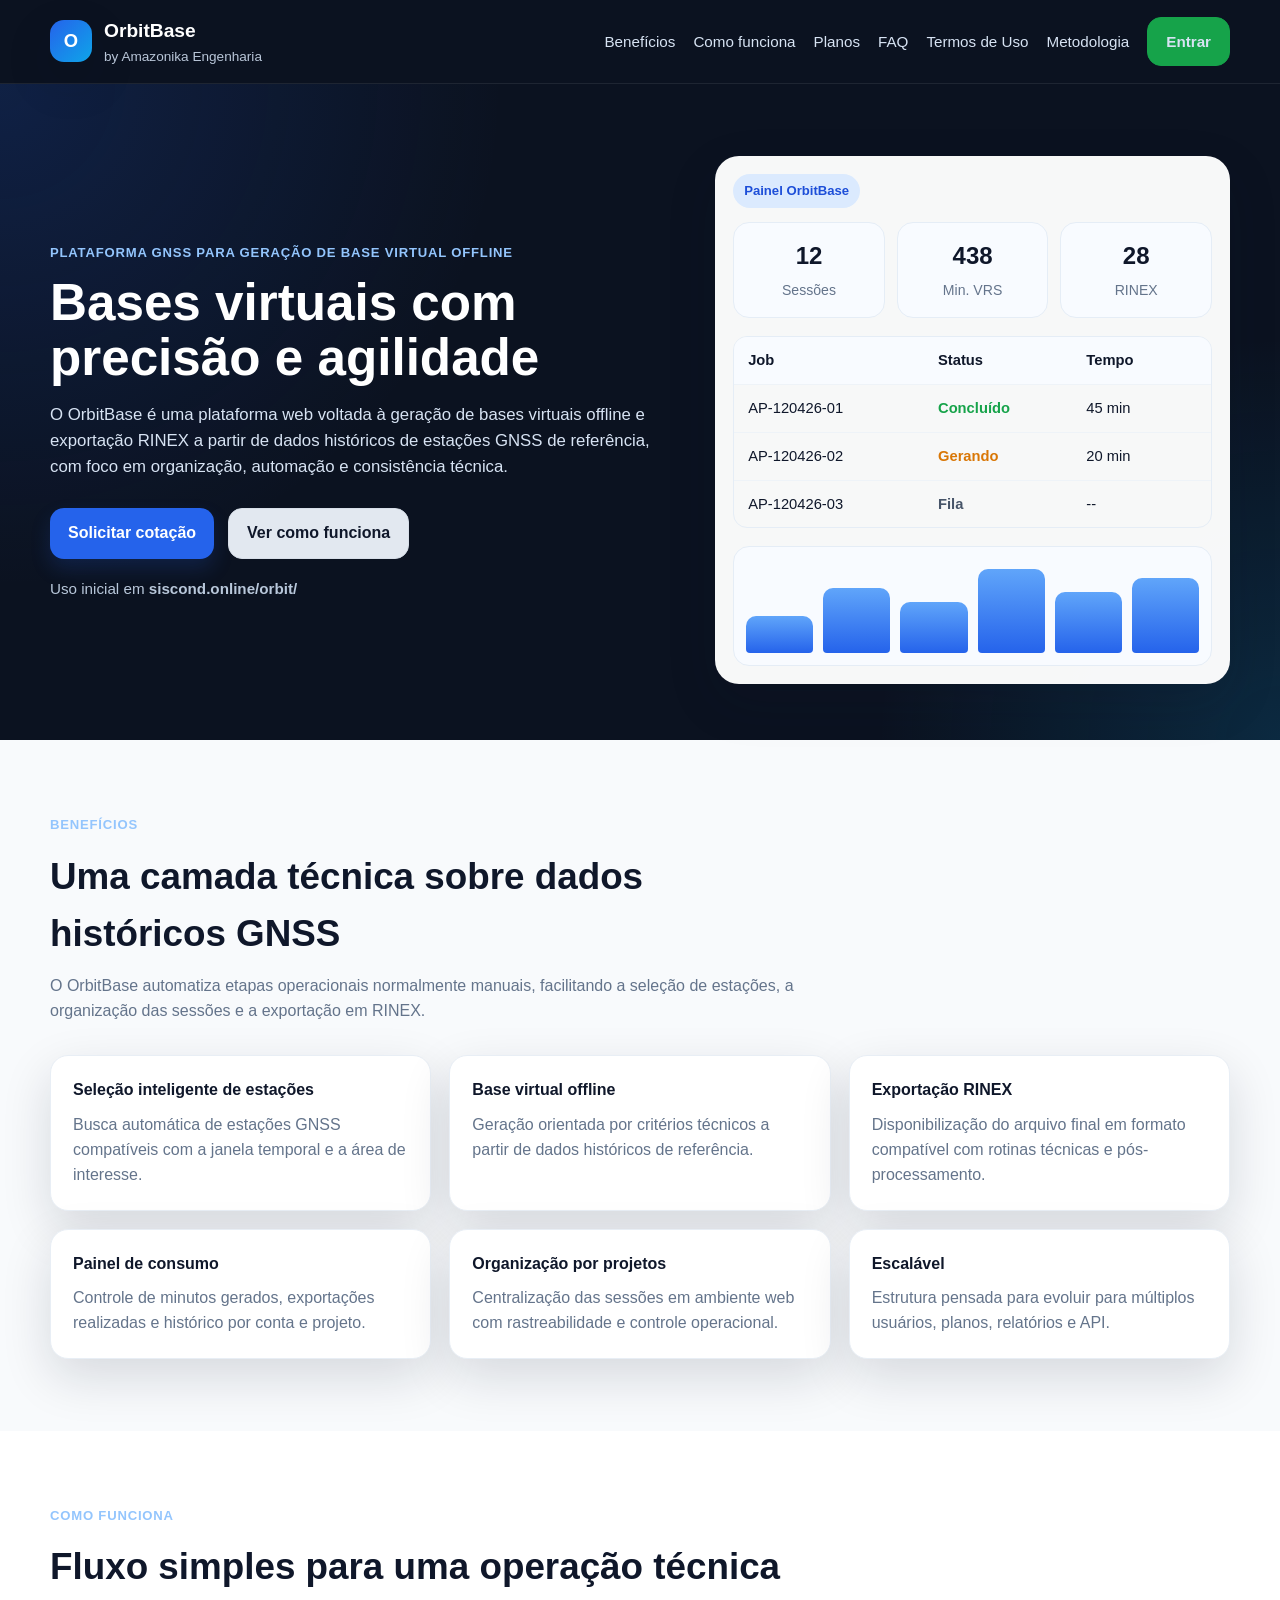
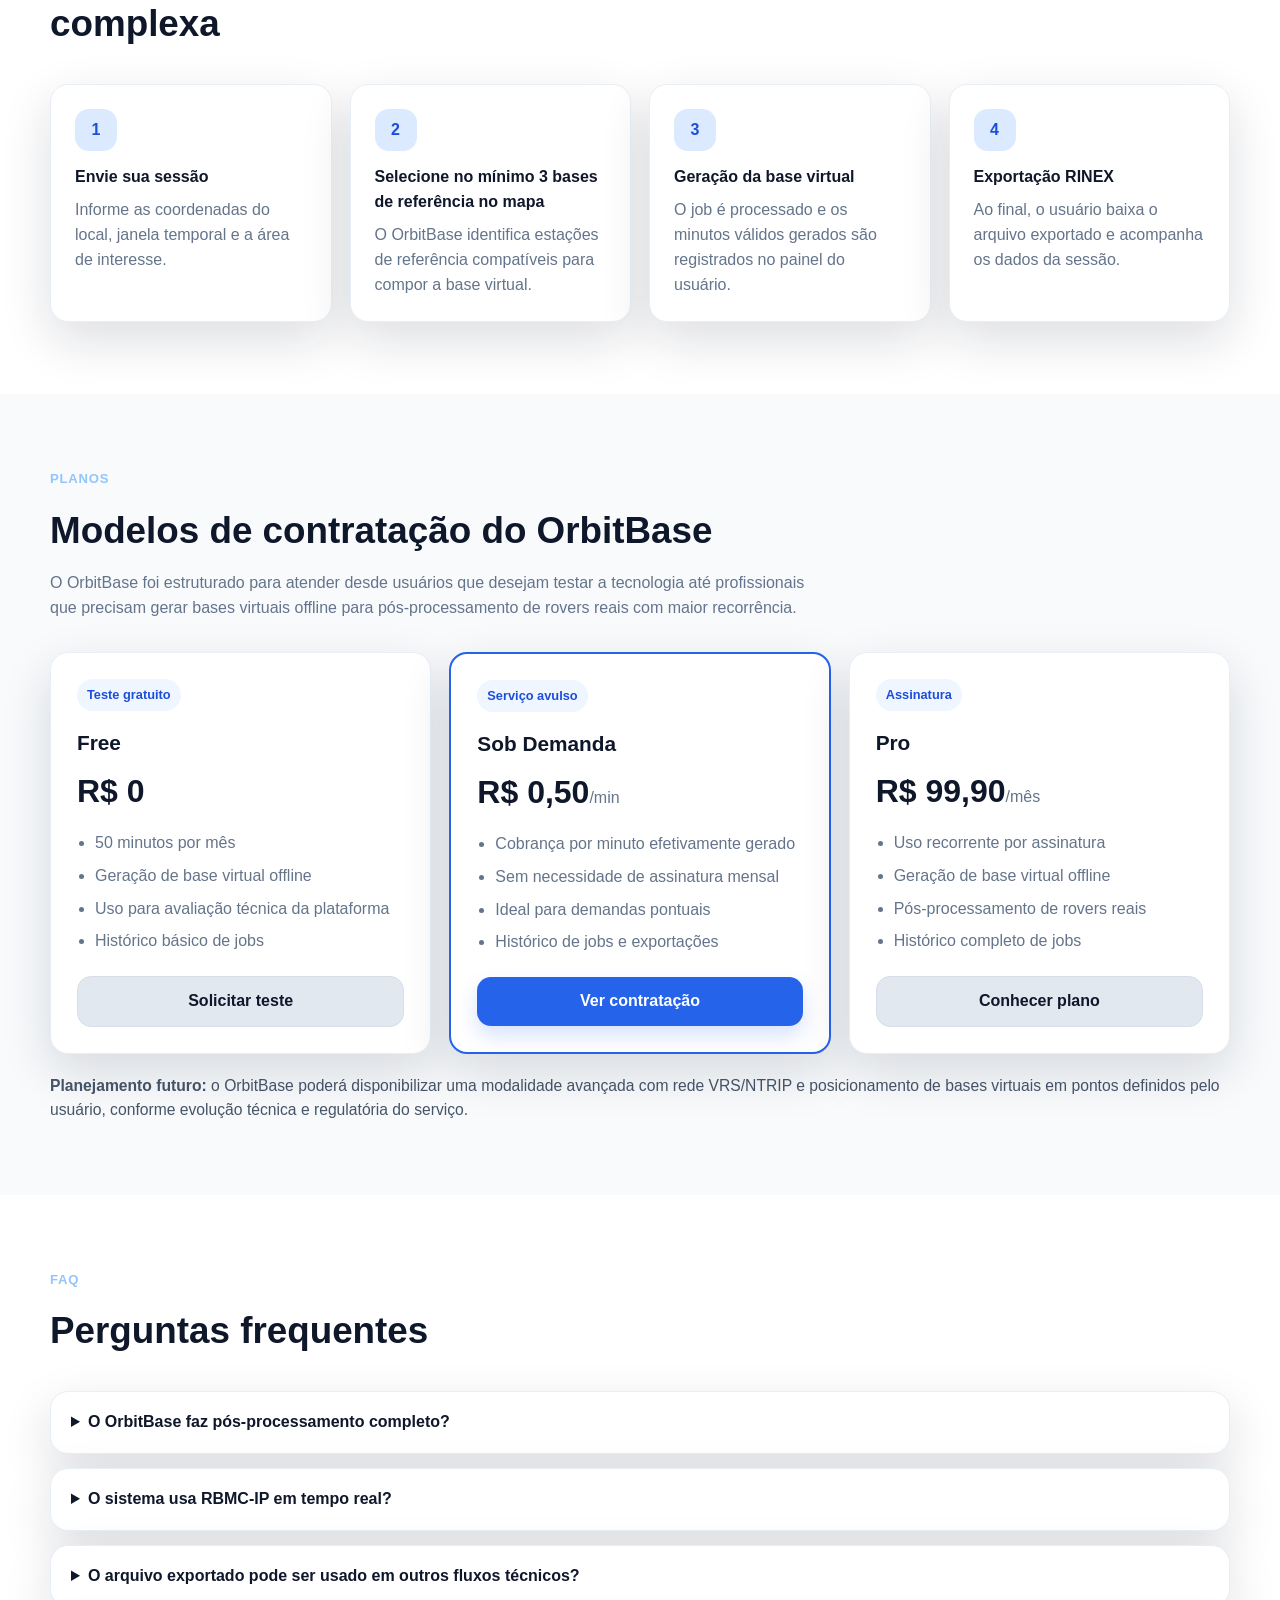
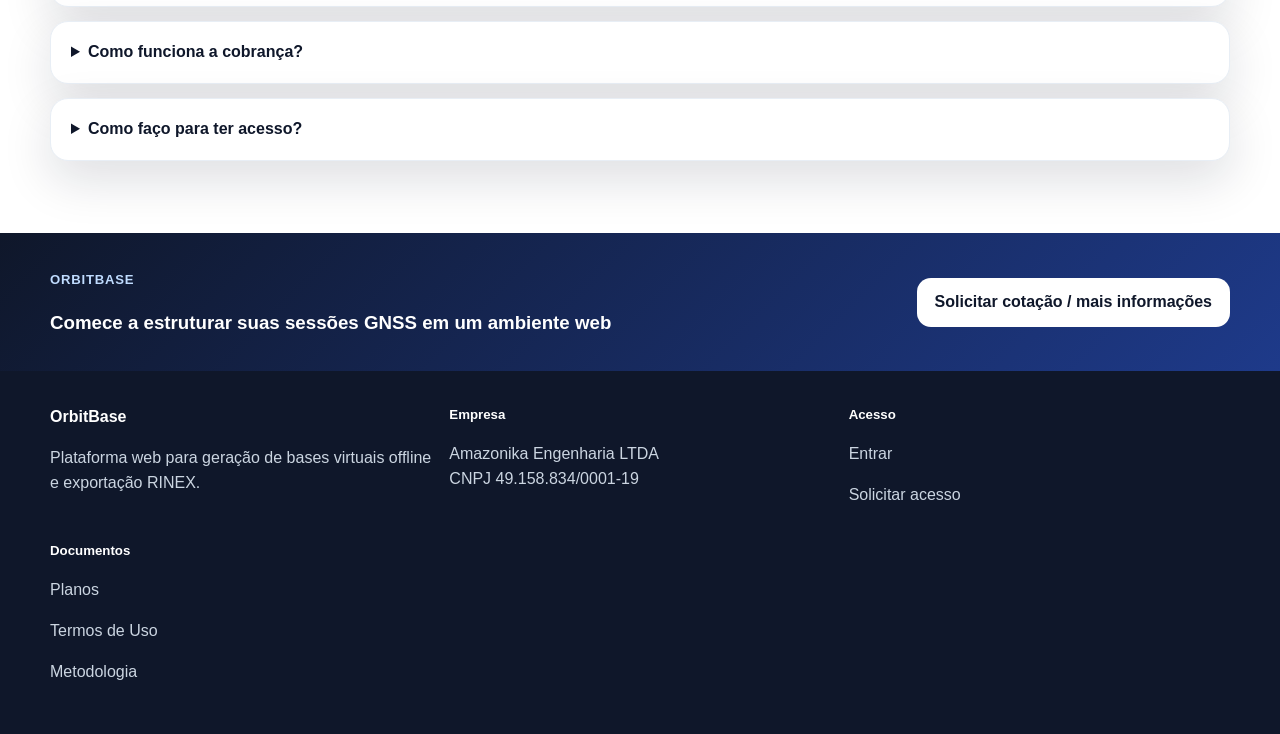
==== commit 9e57871a: "Fecha o autocadastro, troca por pedido de cotação e atualiza a empresa para Amazonika Engenharia - /" ====
--- a/frontend/index.html
+++ b/frontend/index.html
@@ -14,7 +14,7 @@
         <div class="brand-mark">O</div>
         <div>
           <h1>OrbitBase</h1>
-          <p>by N. S. de Lima - Biome Projetos Ambientais</p>
+          <p>by Amazonika Engenharia</p>
         </div>
       </div>
 
@@ -43,7 +43,7 @@
           </p>
 
           <div class="hero-actions">
-            <a class="btn btn-primary" href="./auth.html">Criar conta</a>
+            <a class="btn btn-primary" href="./contato.html">Solicitar cotação</a>
             <a class="btn btn-secondary" href="#como-funciona">Ver como funciona</a>
           </div>
 
@@ -213,7 +213,7 @@
               <li>Uso para avaliação técnica da plataforma</li>
               <li>Histórico básico de jobs</li>
             </ul>
-            <a class="btn btn-secondary full" href="./auth.html">Começar grátis</a>
+            <a class="btn btn-secondary full" href="./contato.html?plano=Free">Solicitar teste</a>
           </article>
 
           <article class="plan-card featured">
@@ -294,9 +294,10 @@
           </details>
 
           <details class="faq-item">
-            <summary>Posso me cadastrar com Google?</summary>
-            <p>
-              A interface já está preparada para integração futura com login social Google.
+            <summary>Como faço para ter acesso?</summary>
+            <p>
+              As contas são criadas pela Amazonika Engenharia. <a href="./contato.html">Solicite uma cotação ou mais informações</a>
+              e retornamos com os dados de acesso.
             </p>
           </details>
         </div>
@@ -309,7 +310,7 @@
           <span class="eyebrow light">OrbitBase</span>
           <h3>Comece a estruturar suas sessões GNSS em um ambiente web</h3>
         </div>
-        <a class="btn btn-light" href="./auth.html">Criar conta</a>
+        <a class="btn btn-light" href="./contato.html">Solicitar cotação / mais informações</a>
       </div>
     </section>
   </main>
@@ -323,12 +324,13 @@
 
       <div>
         <h5>Empresa</h5>
-        <p>N. S. de Lima - Biome Projetos Ambientais</p>
+        <p>Amazonika Engenharia LTDA<br />CNPJ 49.158.834/0001-19</p>
       </div>
 
       <div>
         <h5>Acesso</h5>
-        <p><a href="./auth.html">Entrar ou criar conta</a></p>
+        <p><a href="./auth.html">Entrar</a></p>
+        <p><a href="./contato.html">Solicitar acesso</a></p>
       </div>
 
       <div>
--- a/frontend/styles.css
+++ b/frontend/styles.css
@@ -1510,4 +1510,60 @@
 .th-actions {
   min-width: 170px;
   text-align: center;
-}+}
+/* =========================================================
+   CONTATO / SOLICITAR ACESSO
+   ========================================================= */
+
+.access-request {
+  margin-top: 22px;
+  padding: 18px;
+  border: 1px solid var(--border);
+  border-radius: 14px;
+  background: var(--panel-soft);
+}
+
+.access-request h4 {
+  margin: 0 0 8px;
+}
+
+.access-request p {
+  margin: 0 0 14px;
+  color: var(--muted);
+  font-size: 0.94rem;
+}
+
+.contact-grid {
+  display: grid;
+  grid-template-columns: minmax(0, 2fr) minmax(0, 1fr);
+  gap: 18px;
+  align-items: start;
+}
+
+.contact-form input,
+.contact-form select,
+.contact-form textarea {
+  margin-bottom: 14px;
+}
+
+.contact-actions {
+  display: flex;
+  flex-wrap: wrap;
+  gap: 10px;
+}
+
+.contact-info p {
+  margin: 0 0 12px;
+  color: var(--muted);
+  overflow-wrap: anywhere;
+}
+
+@media (max-width: 900px) {
+  .contact-grid {
+    grid-template-columns: 1fr;
+  }
+}
+
+.auth-form-panel .form-card input {
+  margin-bottom: 14px;
+}
